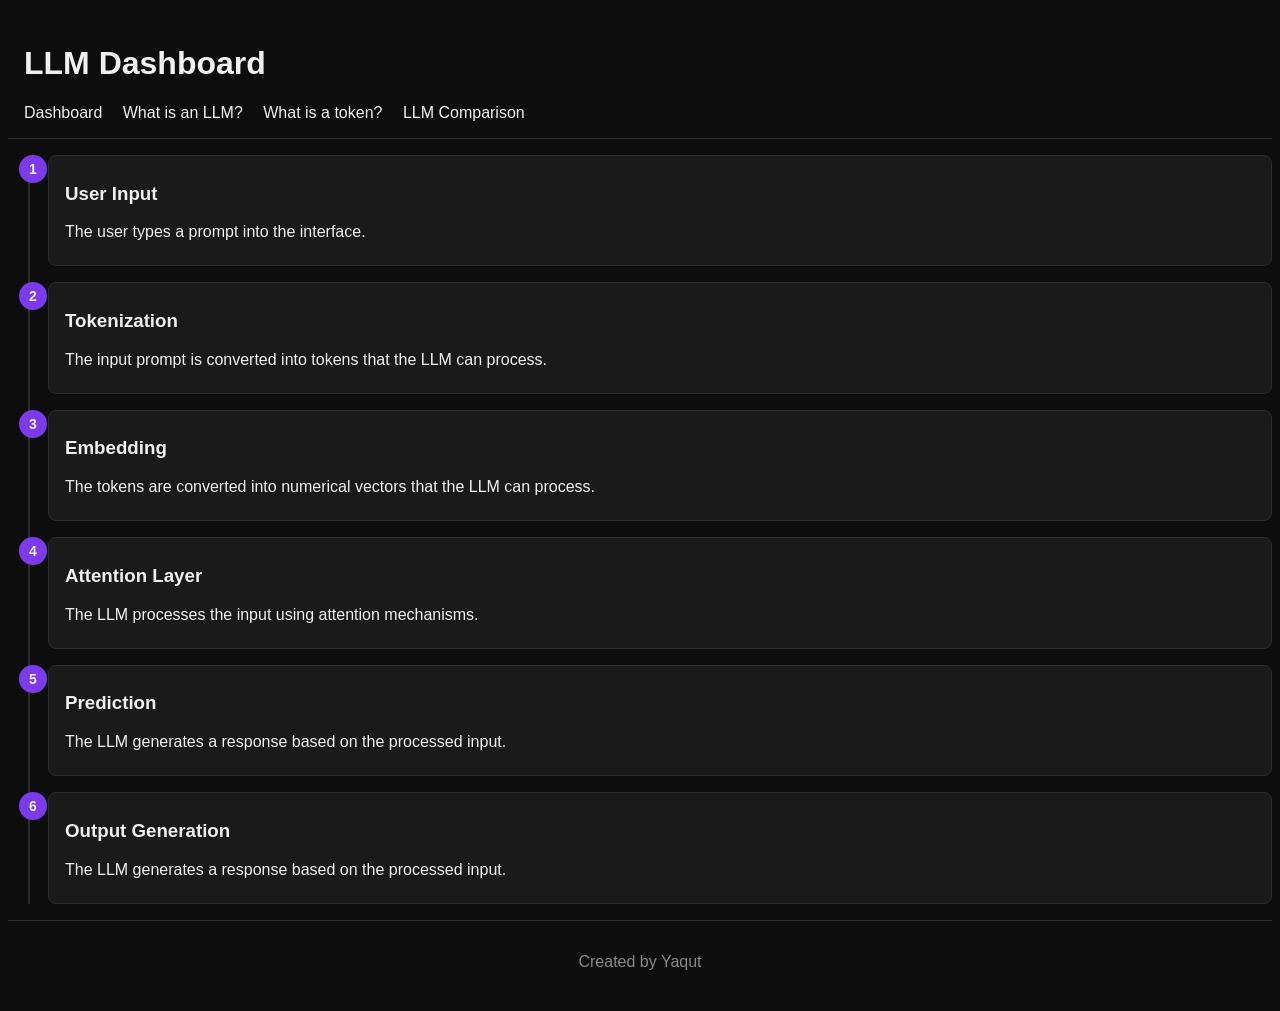
==== how-it-works.html @ eee60d09 "Lab 02 is done" ====
<!DOCTYPE html>
<html lang="en">
<head>
    <meta charset="UTF-8">
    <meta name="viewport" content="width=device-width, initial-scale=1.0">
    <title>How It Works</title>
    <link rel="stylesheet" href="styles.css">
</head>
<body>
    
    <header>
      <h1>LLM Dashboard</h1>
      <nav>
        <a href="index.html">Dashboard</a>
        <a href="#what-is-llm">What is an LLM?</a>
        <a href="#what-is-token">What is a token?</a>
        <a href="#comparison">LLM Comparison</a>
      </nav>
    </header>

    <main>
        <section id="timeline">

            <ol class="timeline">
                <li class="timeline-step">
          <div class="step-marker">1</div>
     <div class="step-content">
    <h3>User Input</h3>
    <p>The user types a prompt into the interface.</p>
  </div>
</li>
 <li class="timeline-step">
          <div class="step-marker">2</div>
     <div class="step-content">
    <h3>Tokenization</h3>
    <p>The input prompt is converted into tokens that the LLM can process.</p>
  </div>
</li>

 <li class="timeline-step">
          <div class="step-marker">3</div>
     <div class="step-content">
    <h3>Embedding</h3>
    <p>The tokens are converted into numerical vectors that the LLM can process.</p>
  </div>
</li>

 <li class="timeline-step">
          <div class="step-marker">4</div>
     <div class="step-content">
    <h3>Attention Layer</h3>
    <p>The LLM processes the input using attention mechanisms.</p>
  </div>
</li>

 <li class="timeline-step">
          <div class="step-marker">5</div>
     <div class="step-content">
    <h3>Prediction</h3>
    <p>The LLM generates a response based on the processed input.</p>
  </div>
</li>
 <li class="timeline-step">
          <div class="step-marker">6</div>
     <div class="step-content">
    <h3>Output Generation</h3>
    <p>The LLM generates a response based on the processed input.</p>
  </div>
</li>

            </ol>
            </section>



        </main>


    <footer>
        <p>Created by Yaqut</p>
    </footer>
</body>
</html>
---- styles.css ----
:root {
  --color-background: #0d0d0d;
  --color-surface: #1a1a1a;
  --color-border: #2e2e2e;
  --color-text-primary: #f0f0f0;
  --color-text-secondary: #888888;
  --color-accent: #7c3aed;
  --color-accent-hover: #6d28d9;
}

body{
    background-color: var(--color-background);
    color: var(--color-text-primary);
    font-family: "Montserrat", sans-serif;
  font-optical-sizing: auto;
  font-weight: 400;
  font-style: normal;
}

header{
    border-bottom: 1px solid var(--color-border);
    padding: 1rem;
}

nav a{
    color: var(--color-text-primary);
    text-decoration: none;
    margin-right: 1rem;
    font-weight: 500;
   
}

nav a:hover{
    color: var(--color-accent);
}

footer{
    border-top: 1px solid var(--color-border);
    padding: 1rem;
    text-align: center;
    color: var(--color-text-secondary);
}

table {
    width: 100%;
    border-collapse: collapse;
    margin-top: 1rem;
    border: 1px solid var(--color-border);
}

thead {
    background-color: var(--color-accent);
    
}

thead:hover {
    background-color: var(--color-accent-hover);
}

.status-yes{
    color: green;

}

.status-no{
    color: red;
}

.cards-grid{
    display: flex;
    flex-wrap: wrap;
    justify-content: flex-start;
    width: 100%;
    grid-template-columns: repeat(auto-fit, minmax(250px, 1fr));
    gap: 1rem;
    margin-top: 1rem;
}

.card{
display: flex;
flex-direction: column;

    background-color: var(--color-surface);
    border: 1px solid var(--color-border);
    border-radius: 8px;
    padding: 1rem;
    margin-bottom: 1rem;
    box-shadow: #6d28d9 0px 4px 6px -1px, #6d28d9 0px 2px 4px -1px;
    transition: background-color 0.3s ease;
    width: calc((100% - (2 * 1.5rem)) / 3);
    box-sizing: border-box;
}

.card:hover{
    background-color: var(--color-surface-hover);
}


.timeline{
    list-style: none;
    padding: 0;
    position: relative;
}

.timeline::before{
    content: '';
    position: absolute;
    left: 20px;
    top: 0;
    bottom: 0;
    width: 2px;
    background-color: var(--color-border);
}

.step-marker {
    position: absolute;
    left: 11px;
    width: 28px;
    height: 28px;
    background-color: var(--color-accent);
    border-radius: 50%;

   
    display: flex;
    align-items: center;     
    justify-content: center;  
    
    
    color: var(--color-text-primary);
    font-size: 14px;                 
    font-weight: bold;              
}
.step-content{
    margin-left: 40px;
    padding: 0.5rem 1rem;
    background-color: var(--color-surface);
    border: 1px solid var(--color-border);
    border-radius: 8px;
    margin-bottom: 1rem;
}

@keyframes fadeInUp{
    from {
        opacity: 0;
        transform: translateY(20px);
    }
    to {
        opacity: 1;
        transform: translateY(0);
    }
}

.timeline-step {
  
  opacity: 0; 
  animation: fadeInUp 0.6s ease-out forwards;
}

.timeline-step:nth-child(1) {
  animation-delay: 0.1s;
}

.timeline-step:nth-child(2) {
  animation-delay: 0.3s;
}

.timeline-step:nth-child(3) {
  animation-delay: 0.5s;
}

.timeline-step:nth-child(4) {
  animation-delay: 0.7s;
}
.timeline-step:nth-child(5) {
  animation-delay: 0.9s;
}
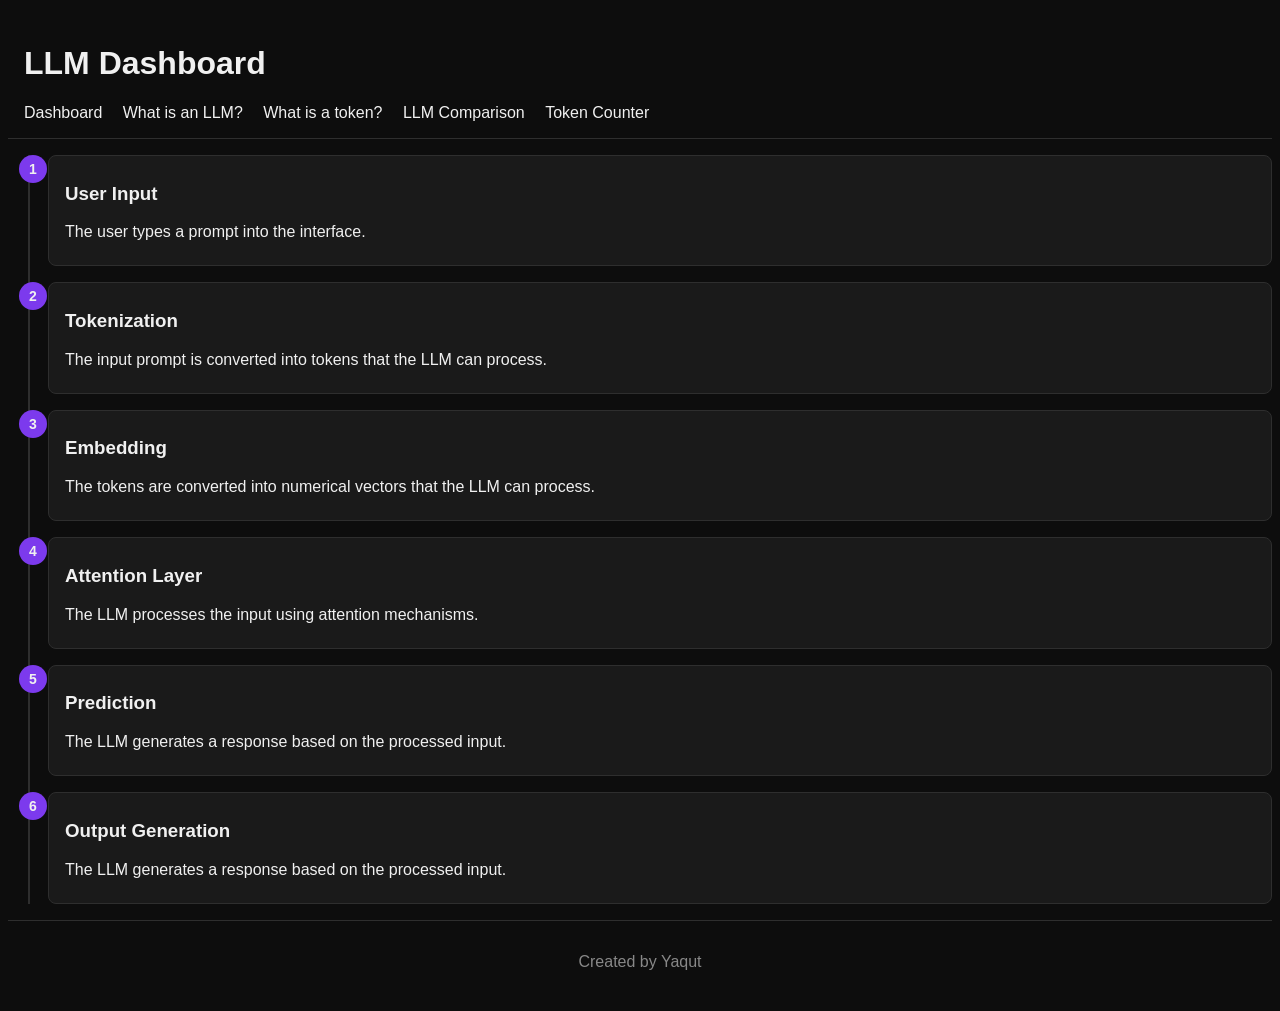
==== commit 95488f22: "lab 3 is done" ====
--- a/how-it-works.html
+++ b/how-it-works.html
@@ -15,6 +15,7 @@
         <a href="#what-is-llm">What is an LLM?</a>
         <a href="#what-is-token">What is a token?</a>
         <a href="#comparison">LLM Comparison</a>
+        <a href="tokenCounter.html">Token Counter</a>
       </nav>
     </header>
 
